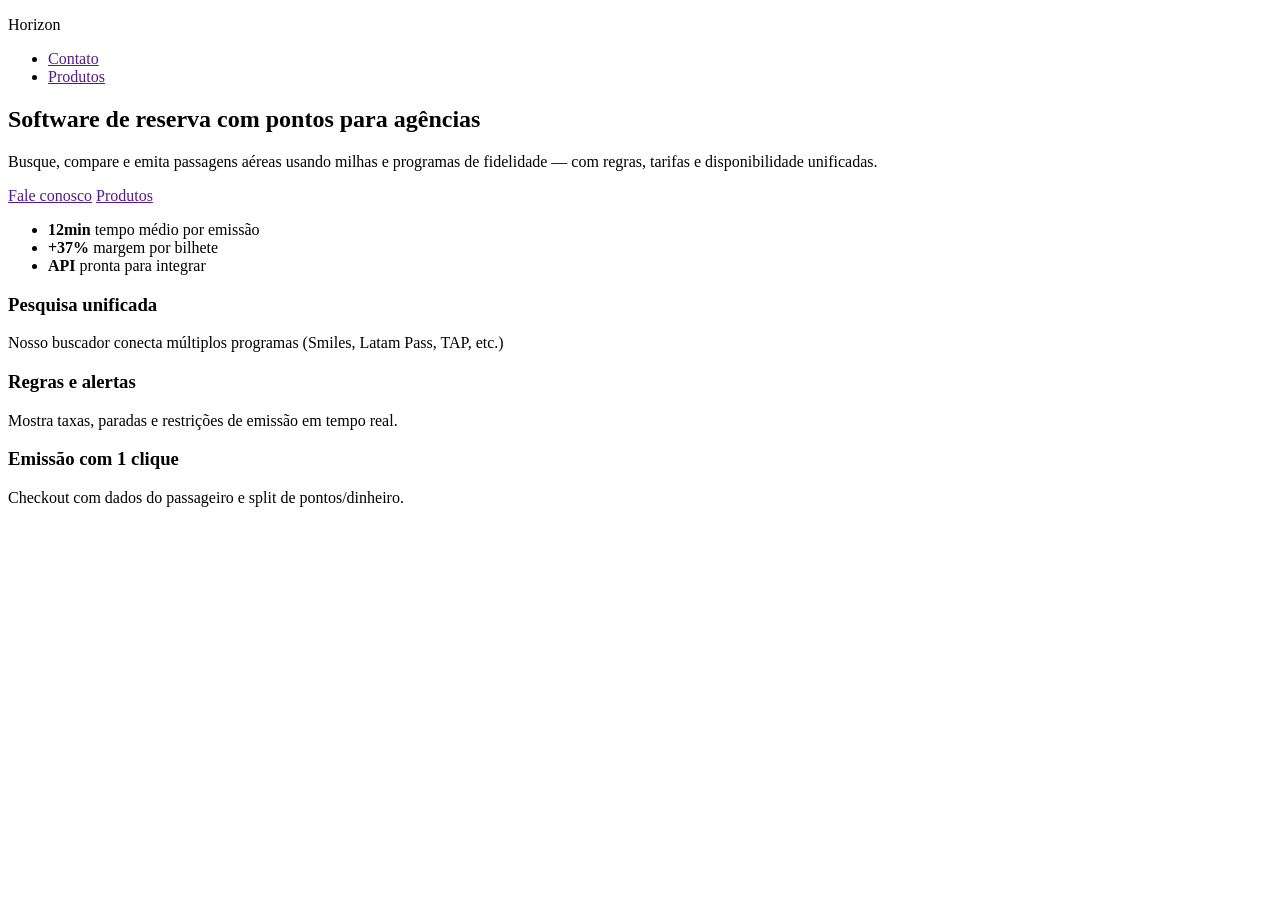
==== index.html @ 1537e025 "Atualização para o trabalho da faculdade" ====
<!DOCTYPE html>
<html lang="en">
<head>
    <meta charset="UTF-8">
    <meta name="viewport" content="width=device-width, initial-scale=1.0">
    <title>Horizon</title>
</head>
<body>

    <Header> <!--Parte superior do site, contendo nome e butões que irão redirecionar a outro site-->
        <p>Horizon</p>
        <nav>
            <ul>
                <li><a href="">Contato</a></li>
                <li><a href="">Produtos</a></li>
            </ul>
        </nav>
    </Header>

    <main>
        <section> <!--Primeira sessão do site-->

            <h1>Software de reserva com pontos para agências</h1>
            <p>Busque, compare e emita passagens aéreas usando milhas e programas de fidelidade — com regras, tarifas e disponibilidade unificadas.</p>
            <div>
                <a href="">Fale conosco</a>
                <a href="">Produtos</a>
            </div>

            <div>
                <ul>
                    <li><strong>12min </strong>tempo médio por emissão</li>
                    <li><strong>+37% </strong>margem por bilhete</li>
                    <li><strong>API </strong>pronta para integrar</li>
                </ul>
            </div>
            
            <div><!--essa div deve ficar na parte esquerda da sessão-->
                <article>
                    <h3>Pesquisa unificada</h3>
                    <p>Nosso buscador conecta múltiplos programas (Smiles, Latam Pass, TAP, etc.)</p>
                </article>

                <article>
                    <h3>Regras e alertas</h3>
                    <p>Mostra taxas, paradas e restrições de emissão em tempo real.</p>
                </article>

                <article>
                    <h3>Emissão com 1 clique</h3>
                    <p>Checkout com dados do passageiro e split de pontos/dinheiro.</p>
                </article>
            </div>

        </section>



    </main>

</body>
</html>
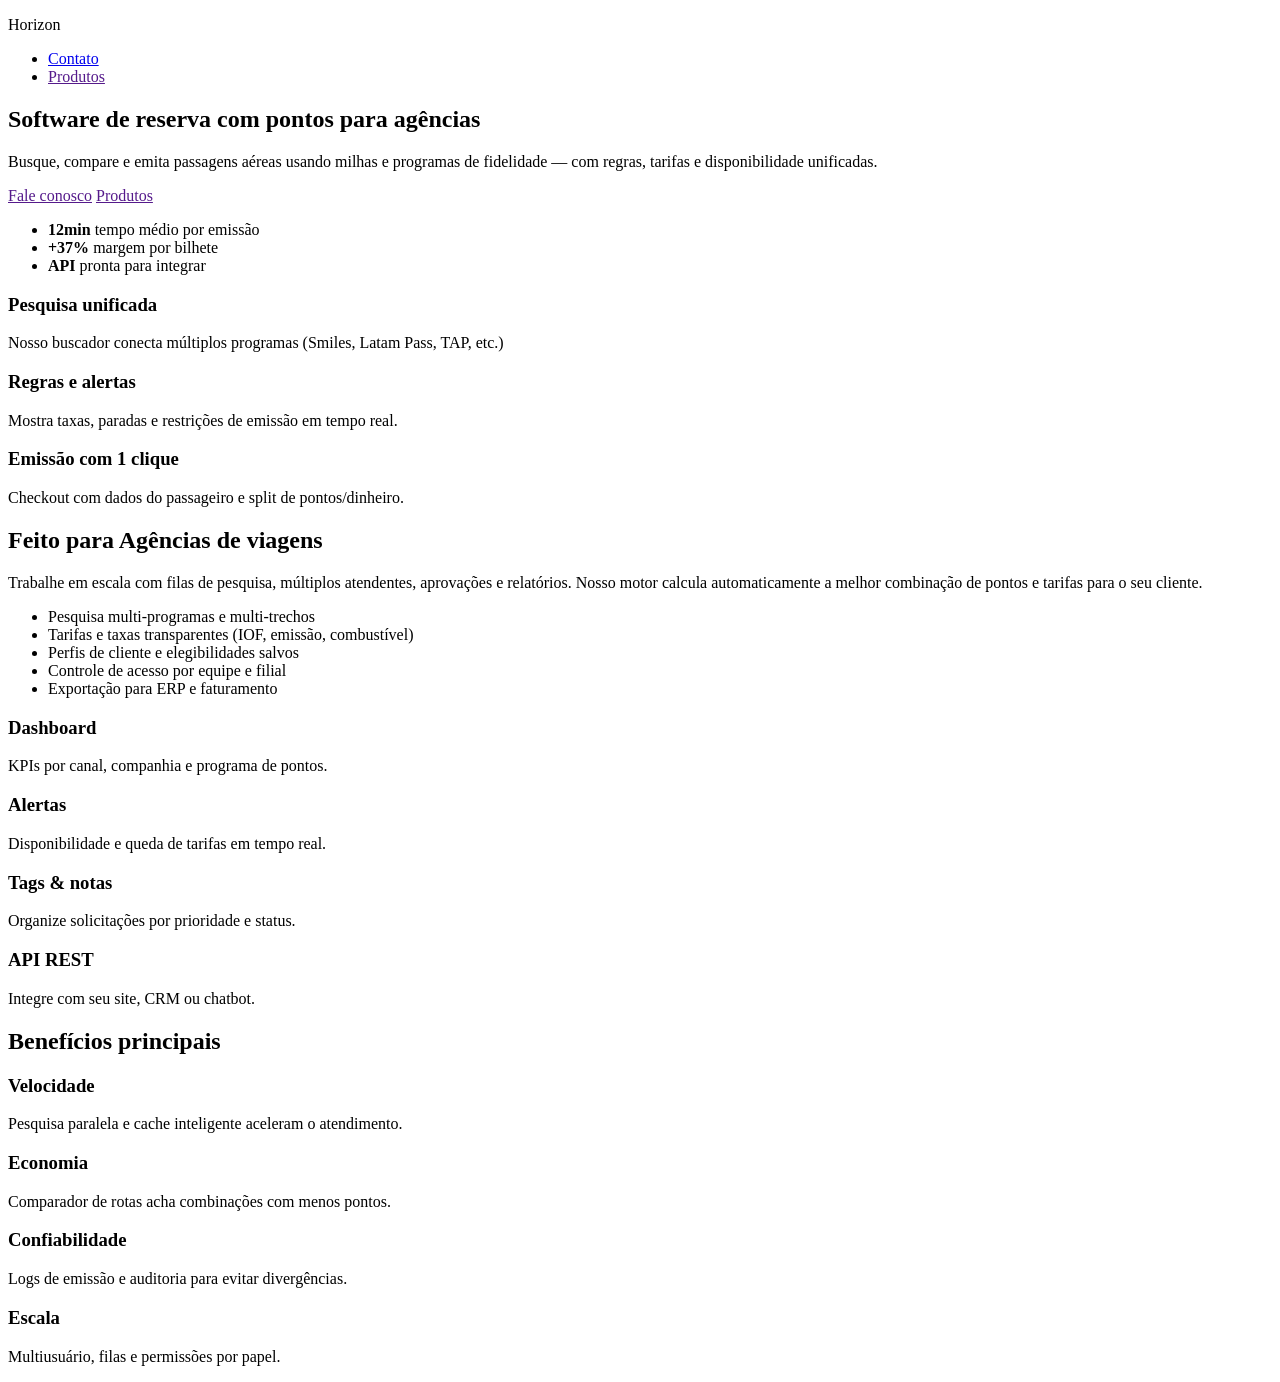
==== commit 4756295a: "Adicionada segunda e terceira sessão do site" ====
--- a/index.html
+++ b/index.html
@@ -11,7 +11,7 @@
         <p>Horizon</p>
         <nav>
             <ul>
-                <li><a href="">Contato</a></li>
+                <li><a href="pages/contatos.html">Contato</a></li>
                 <li><a href="">Produtos</a></li>
             </ul>
         </nav>
@@ -20,22 +20,24 @@
     <main>
         <section> <!--Primeira sessão do site-->
 
-            <h1>Software de reserva com pontos para agências</h1>
-            <p>Busque, compare e emita passagens aéreas usando milhas e programas de fidelidade — com regras, tarifas e disponibilidade unificadas.</p>
             <div>
-                <a href="">Fale conosco</a>
-                <a href="">Produtos</a>
-            </div>
+                <h1>Software de reserva com pontos para agências</h1>
+                <p>Busque, compare e emita passagens aéreas usando milhas e programas de fidelidade — com regras, tarifas e disponibilidade unificadas.</p>
+                <div>
+                    <a href="">Fale conosco</a>
+                    <a href="">Produtos</a>
+                </div>
 
-            <div>
-                <ul>
-                    <li><strong>12min </strong>tempo médio por emissão</li>
-                    <li><strong>+37% </strong>margem por bilhete</li>
-                    <li><strong>API </strong>pronta para integrar</li>
-                </ul>
+                <div>
+                    <ul>
+                        <li><strong>12min </strong>tempo médio por emissão</li>
+                        <li><strong>+37% </strong>margem por bilhete</li>
+                        <li><strong>API </strong>pronta para integrar</li>
+                    </ul>
+                </div>
             </div>
             
-            <div><!--essa div deve ficar na parte esquerda da sessão-->
+            <div><!--Parte esquerda da primeira sessão-->
                 <article>
                     <h3>Pesquisa unificada</h3>
                     <p>Nosso buscador conecta múltiplos programas (Smiles, Latam Pass, TAP, etc.)</p>
@@ -54,6 +56,79 @@
 
         </section>
 
+        <section> <!--Segunda sessão do site-->
+
+            <div>
+                <h2>Feito para Agências de viagens</h2>
+                <p>Trabalhe em escala com filas de pesquisa, múltiplos atendentes, aprovações e relatórios. Nosso motor calcula automaticamente a melhor combinação de pontos e tarifas para o seu cliente.</p>
+                <ul>
+                    <li>Pesquisa multi-programas e multi-trechos</li>
+                    <li>Tarifas e taxas transparentes (IOF, emissão, combustível)</li>
+                    <li>Perfis de cliente e elegibilidades salvos</li>
+                    <li>Controle de acesso por equipe e filial</li>
+                    <li>Exportação para ERP e faturamento</li>
+                </ul>
+            </div>
+
+            <div> <!--Parte esquerda da segunda sessão-->
+                <article>
+                    <h3>Dashboard</h3>
+                    <p>KPIs por canal, companhia e programa de pontos.</p>
+                </article>
+
+                <article>
+                    <h3>Alertas</h3>
+                    <p>Disponibilidade e queda de tarifas em tempo real.</p>
+                </article>
+
+                <article>
+                    <h3>Tags & notas</h3>
+                    <p>Organize solicitações por prioridade e status.</p>
+                </article>
+
+                <article>
+                    <h3>API REST</h3>
+                    <p>Integre com seu site, CRM ou chatbot.</p>
+                </article>
+
+            </div>
+
+        </section>
+
+        <section> <!--Terceira sessão do site-->
+            <h2>Benefícios principais</h2>
+            
+                <article>
+                    <h3>Velocidade</h3>
+                    <p>Pesquisa paralela e cache inteligente aceleram o atendimento.</p>
+                </article>
+
+                <article>
+                    <h3>Economia</h3>
+                    <p>Comparador de rotas acha combinações com menos pontos.</p>
+                </article>
+                
+                <article>
+                    <h3>Confiabilidade</h3>
+                    <p>Logs de emissão e auditoria para evitar divergências.</p>
+                </article>
+                
+                <article>
+                    <h3>Escala</h3>
+                    <p>Multiusuário, filas e permissões por papel.</p>
+                </article>
+
+        </section>
+
+        <section> <!--Quarta sessão do site-->
+
+
+        </section>
+
+        <footer>
+            
+        </footer>
+
 
 
     </main>
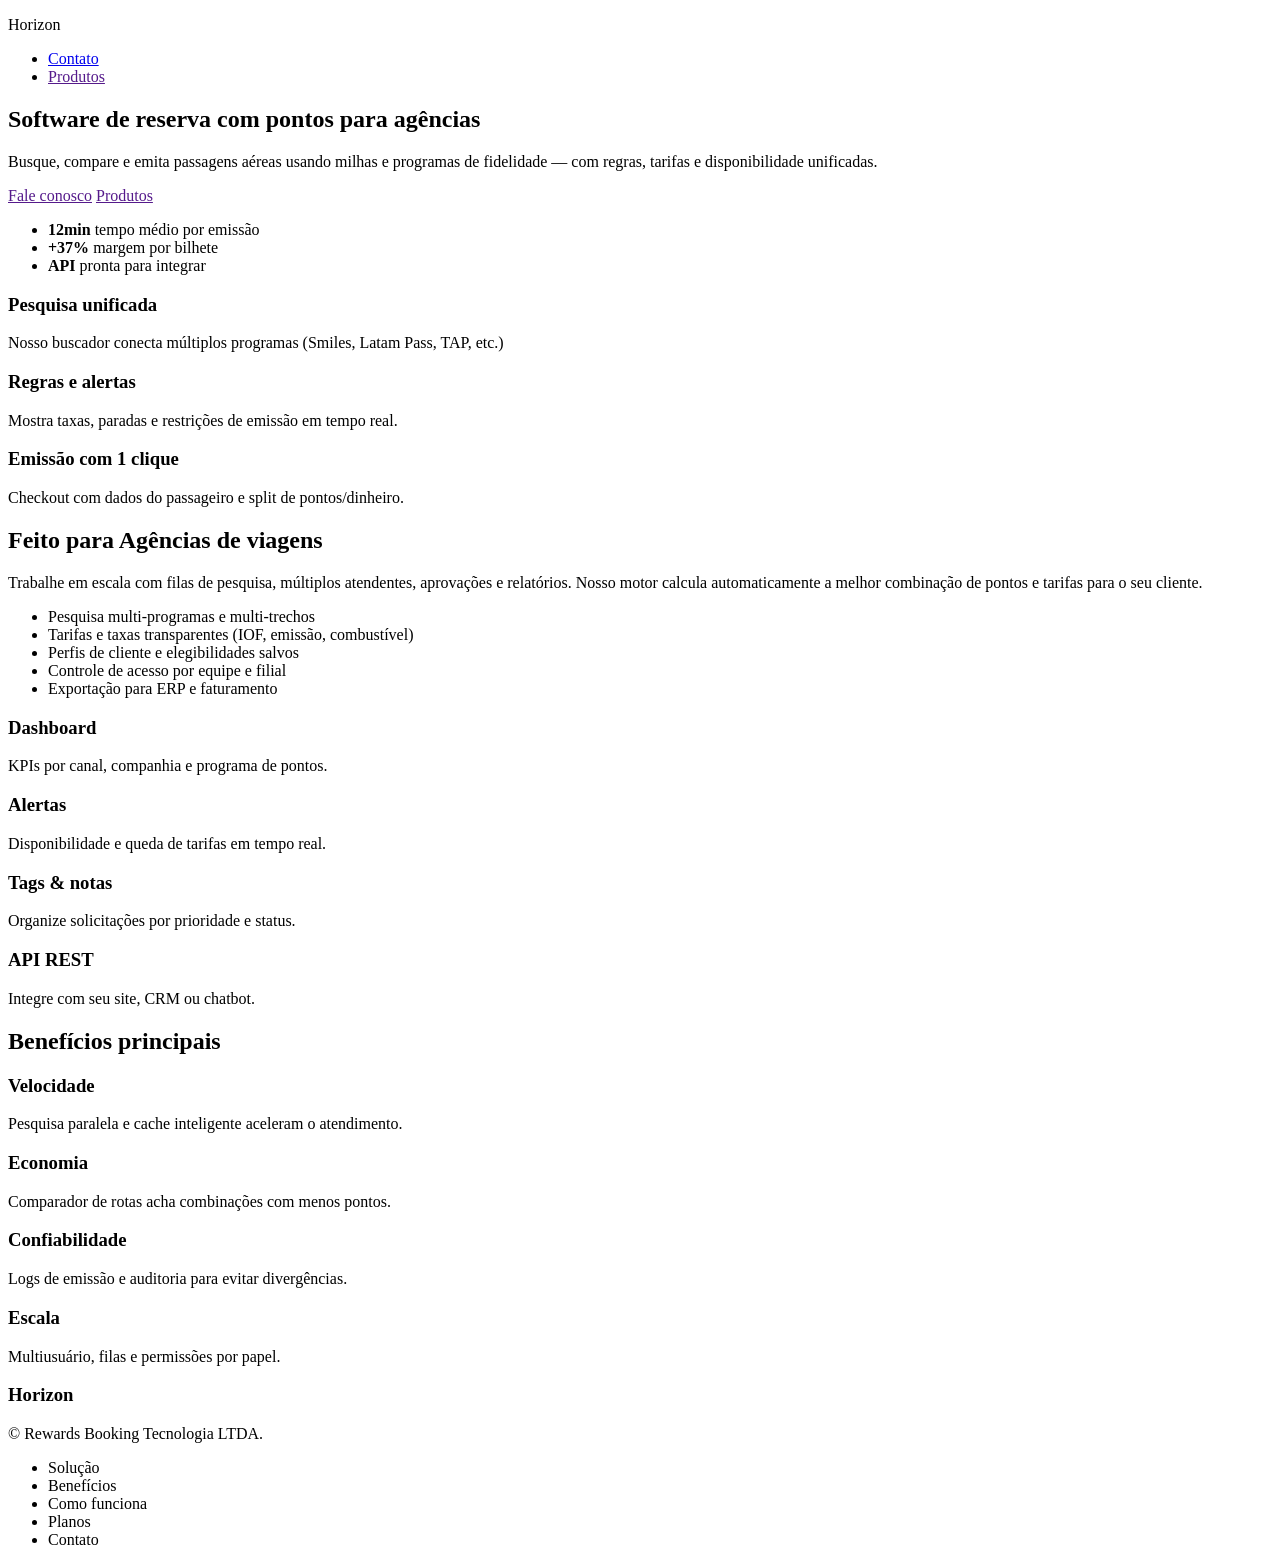
==== commit f2848dbd: "Adicionado footer" ====
--- a/index.html
+++ b/index.html
@@ -126,7 +126,22 @@
         </section>
 
         <footer>
-            
+
+            <div>
+                <h3>Horizon</h3>
+                <p>© Rewards Booking Tecnologia LTDA. </p>
+            </div>
+
+            <div>
+                <ul>
+                    <li>Solução</li>
+                    <li>Benefícios</li>
+                    <li>Como funciona</li>
+                    <li>Planos</li>
+                    <li>Contato</li>
+                </ul>
+            </div>
+
         </footer>
 
 
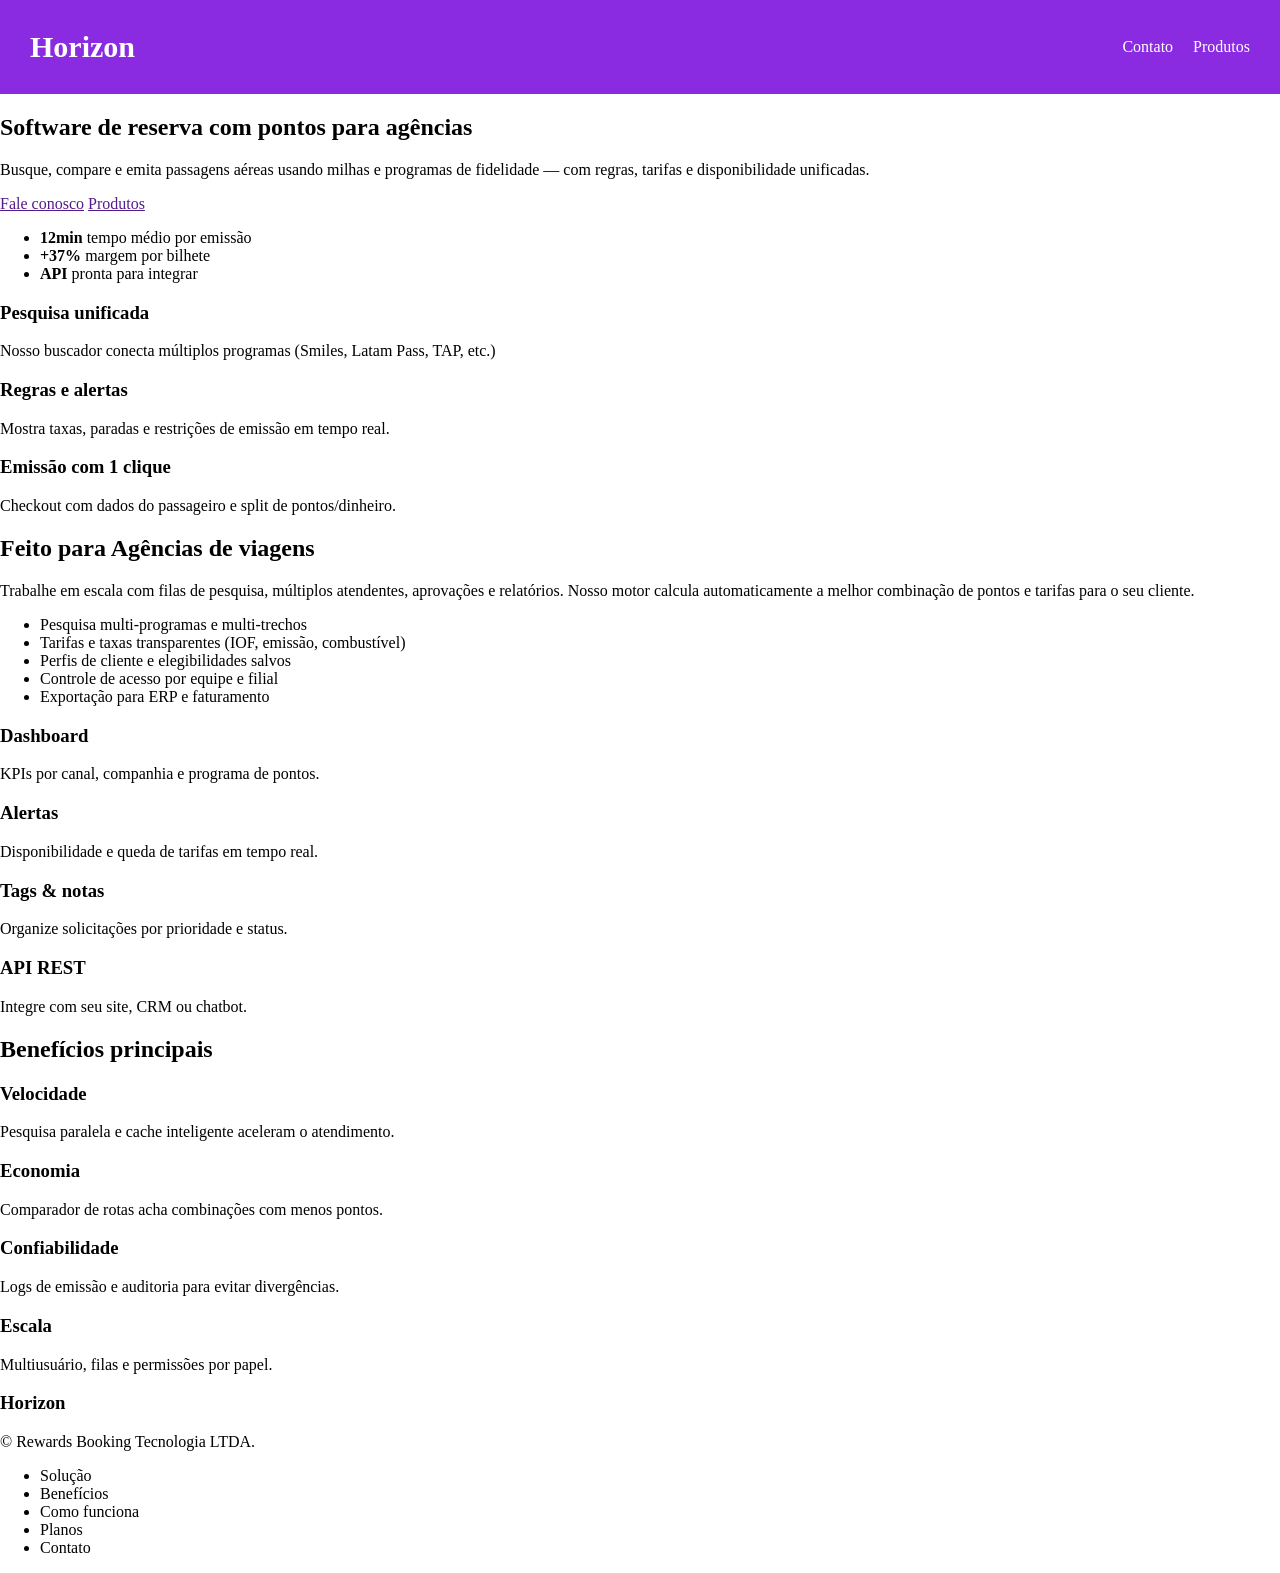
==== commit e963ed00: "adicionado Css" ====
--- a/index.html
+++ b/index.html
@@ -4,6 +4,7 @@
     <meta charset="UTF-8">
     <meta name="viewport" content="width=device-width, initial-scale=1.0">
     <title>Horizon</title>
+    <link rel="stylesheet" href="src/css/style.css">
 </head>
 <body>
 
@@ -20,7 +21,7 @@
     <main>
         <section> <!--Primeira sessão do site-->
 
-            <div>
+            <div> <!--Parte esquerda da primeira sessão-->
                 <h1>Software de reserva com pontos para agências</h1>
                 <p>Busque, compare e emita passagens aéreas usando milhas e programas de fidelidade — com regras, tarifas e disponibilidade unificadas.</p>
                 <div>
@@ -37,7 +38,7 @@
                 </div>
             </div>
             
-            <div><!--Parte esquerda da primeira sessão-->
+            <div> <!--Parte Direita da primeira sessão-->
                 <article>
                     <h3>Pesquisa unificada</h3>
                     <p>Nosso buscador conecta múltiplos programas (Smiles, Latam Pass, TAP, etc.)</p>
@@ -120,11 +121,6 @@
 
         </section>
 
-        <section> <!--Quarta sessão do site-->
-
-
-        </section>
-
         <footer>
 
             <div>
--- a/src/css/style.css
+++ b/src/css/style.css
@@ -0,0 +1,42 @@
+body {
+    margin: 0;
+}
+
+header {
+    background-color: blueviolet;
+    color: white; /* Muda o texto para branco */
+    display: flex; /* deixa os itens dispostos em fila */
+    align-items: center; /*centraliza verticalmente os itens */
+
+
+}
+
+nav {
+margin-left: auto; /* deixa a nav a direita do header */
+margin-right: 30px;
+}
+
+nav ul {
+    list-style-type: none; /* retira bullet points da lista */
+    display: flex; /* deixa os itens dispostos em fila */
+}
+
+nav ul li {
+    margin-left: 20px;
+}
+
+nav ul li a {
+    text-decoration: none; /* retira linha sublihado */
+    color: white; /* Muda o texto para branco */
+    transition: color 0.3s ease; /* faz com que a mudança de cor ocorra gradualmente */
+}
+
+nav ul li a:hover {
+    color: #ff9800; /* Cor de hover */
+}
+
+header p {
+    margin-left: 30px;
+    font-size: 30px;
+    font-weight: bold;
+}
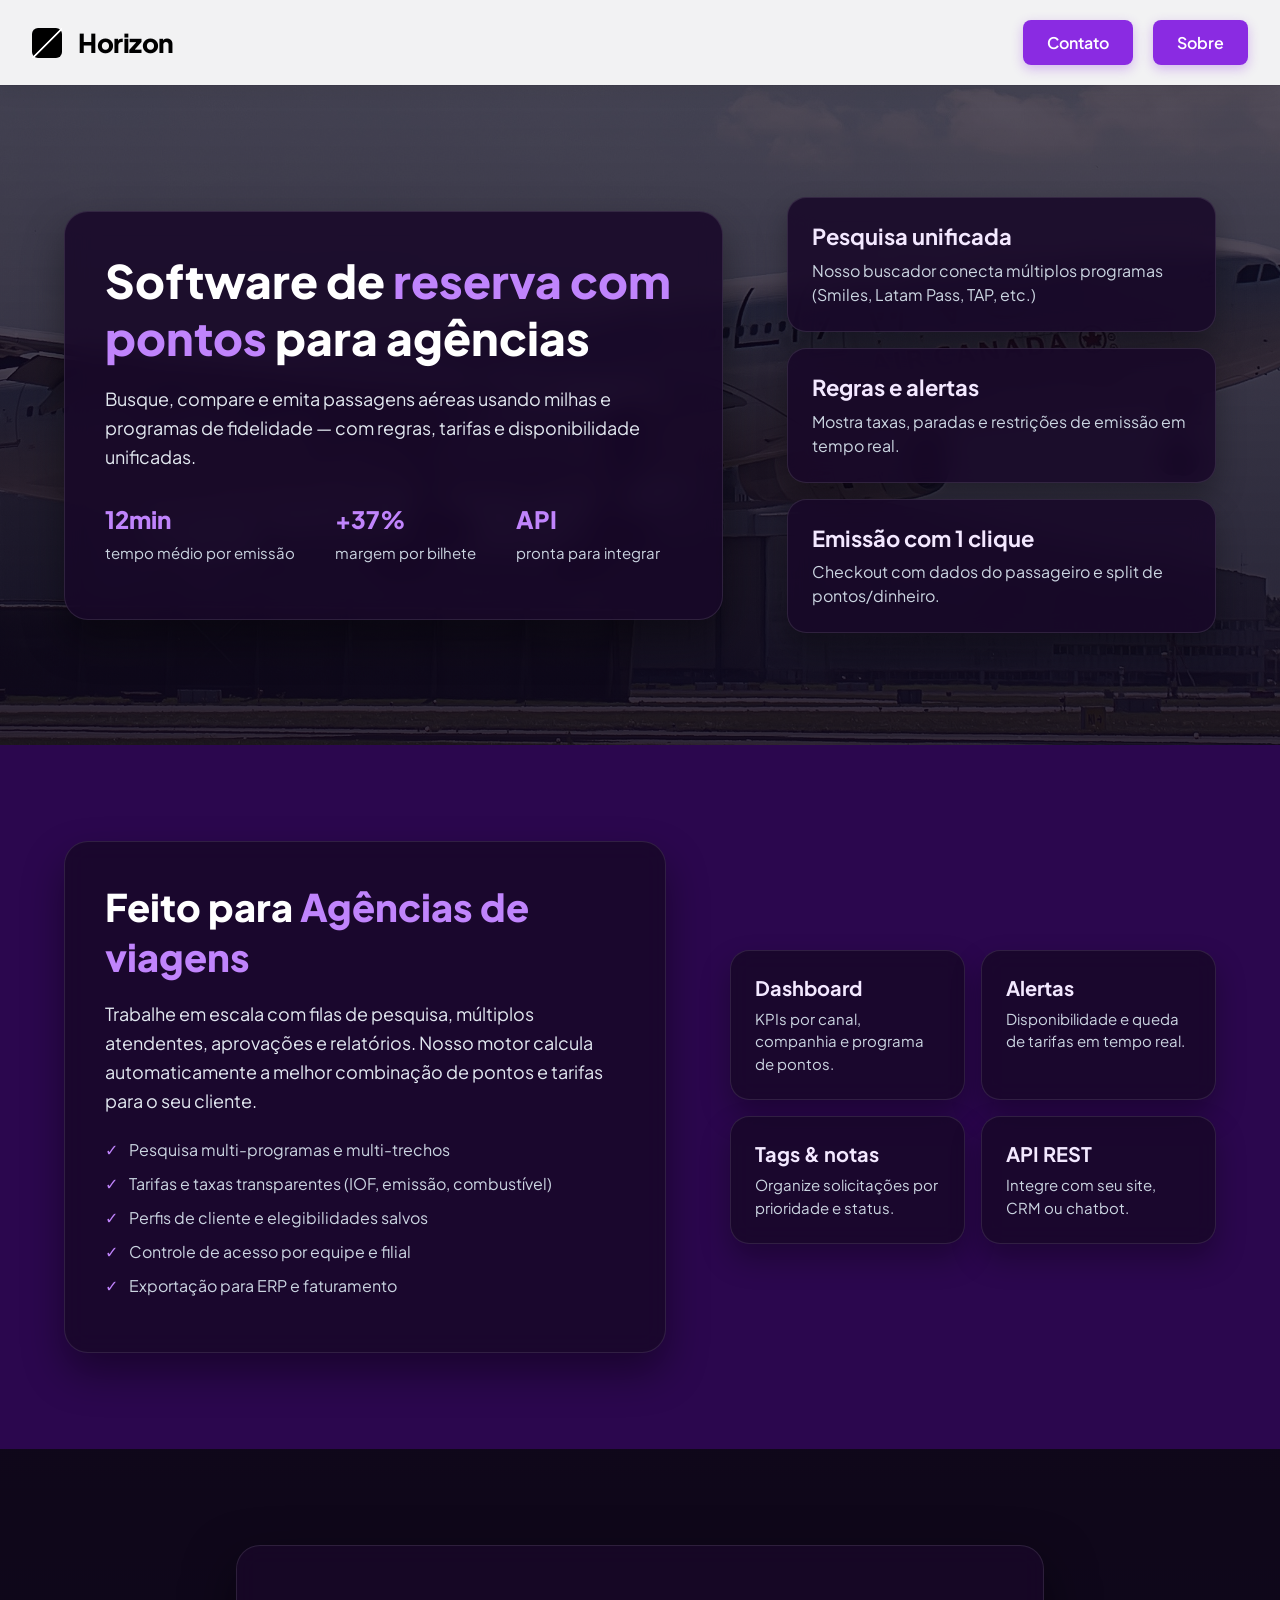
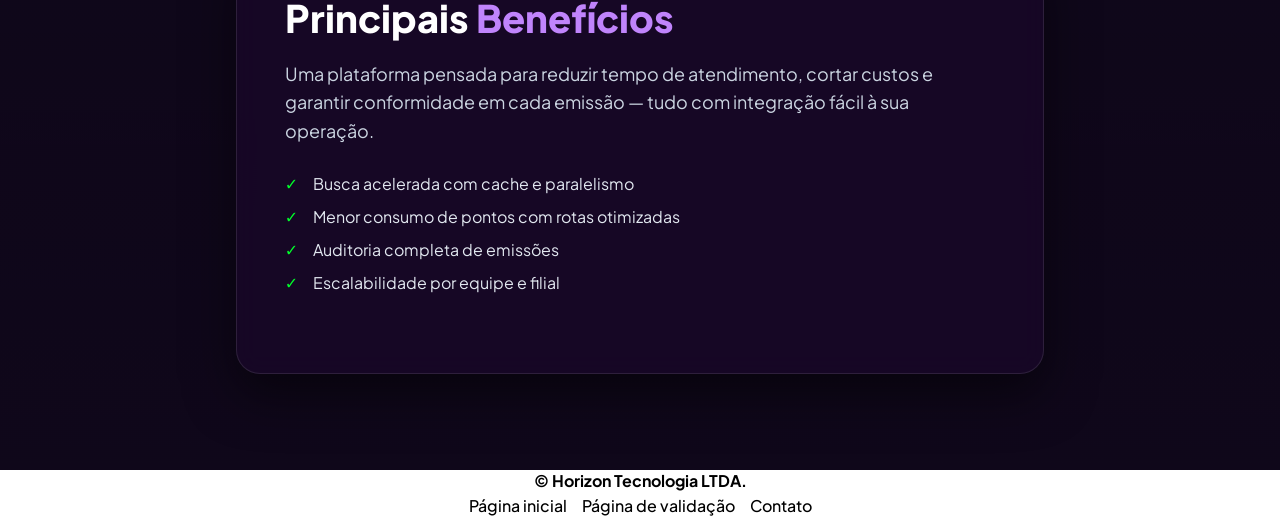
==== commit 04b6300c: "Atualizando arquivos do projeto" ====
--- a/index.html
+++ b/index.html
@@ -1,36 +1,35 @@
 <!DOCTYPE html>
-<html lang="en">
+<html lang="pt-br">
 <head>
     <meta charset="UTF-8">
     <meta name="viewport" content="width=device-width, initial-scale=1.0">
     <title>Horizon</title>
+    <link rel="preconnect" href="https://fonts.googleapis.com">
+    <link rel="preconnect" href="https://fonts.gstatic.com" crossorigin>
+    <link href="https://fonts.googleapis.com/css2?family=Plus+Jakarta+Sans:ital,wght@0,200..800;1,200..800&display=swap" rel="stylesheet">
     <link rel="stylesheet" href="src/css/style.css">
 </head>
 <body>
 
-    <Header> <!--Parte superior do site, contendo nome e butões que irão redirecionar a outro site-->
+    <header> <!--Parte superior do site, contendo nome e butões que irão redirecionar a outro site-->
+        <div class="logo"></div> <!--Div que vai virar logo -->
         <p>Horizon</p>
         <nav>
             <ul>
-                <li><a href="pages/contatos.html">Contato</a></li>
-                <li><a href="">Produtos</a></li>
+                <li><a class="btn-demo" href="src/pages/contato.html">Contato</a></li>
+                <li><a class="btn-demo" href="src/pages/sobre.html">Sobre</a></li>
             </ul>
         </nav>
-    </Header>
+    </header>
 
     <main>
-        <section> <!--Primeira sessão do site-->
+        <section class="primeirasessao"> <!--Primeira sessão do site-->
 
-            <div> <!--Parte esquerda da primeira sessão-->
-                <h1>Software de reserva com pontos para agências</h1>
+            <div class="left"> <!--Parte esquerda da primeira sessão-->
+                <h1>Software de <span id="textoroxo">reserva com pontos</span> para agências</h1>
                 <p>Busque, compare e emita passagens aéreas usando milhas e programas de fidelidade — com regras, tarifas e disponibilidade unificadas.</p>
                 <div>
-                    <a href="">Fale conosco</a>
-                    <a href="">Produtos</a>
-                </div>
-
-                <div>
-                    <ul>
+                    <ul class="beneficios">
                         <li><strong>12min </strong>tempo médio por emissão</li>
                         <li><strong>+37% </strong>margem por bilhete</li>
                         <li><strong>API </strong>pronta para integrar</li>
@@ -38,7 +37,7 @@
                 </div>
             </div>
             
-            <div> <!--Parte Direita da primeira sessão-->
+            <div class="right"> <!--Parte Direita da primeira sessão-->
                 <article>
                     <h3>Pesquisa unificada</h3>
                     <p>Nosso buscador conecta múltiplos programas (Smiles, Latam Pass, TAP, etc.)</p>
@@ -57,10 +56,10 @@
 
         </section>
 
-        <section> <!--Segunda sessão do site-->
+        <section class="segundasessao"> <!--Segunda sessão do site-->
 
-            <div>
-                <h2>Feito para Agências de viagens</h2>
+            <div class="left">  <!--Parte esquerda da segunda sessão-->
+                <h2>Feito para <span id="textoroxo">Agências de viagens</span></h2>
                 <p>Trabalhe em escala com filas de pesquisa, múltiplos atendentes, aprovações e relatórios. Nosso motor calcula automaticamente a melhor combinação de pontos e tarifas para o seu cliente.</p>
                 <ul>
                     <li>Pesquisa multi-programas e multi-trechos</li>
@@ -71,7 +70,7 @@
                 </ul>
             </div>
 
-            <div> <!--Parte esquerda da segunda sessão-->
+            <div class="right"> <!--Parte direita da segunda sessão-->
                 <article>
                     <h3>Dashboard</h3>
                     <p>KPIs por canal, companhia e programa de pontos.</p>
@@ -96,53 +95,37 @@
 
         </section>
 
-        <section> <!--Terceira sessão do site-->
-            <h2>Benefícios principais</h2>
-            
-                <article>
-                    <h3>Velocidade</h3>
-                    <p>Pesquisa paralela e cache inteligente aceleram o atendimento.</p>
-                </article>
+    <section class="terceirasessao"> <!--Terceira sessão do site - atualizada-->
 
-                <article>
-                    <h3>Economia</h3>
-                    <p>Comparador de rotas acha combinações com menos pontos.</p>
-                </article>
-                
-                <article>
-                    <h3>Confiabilidade</h3>
-                    <p>Logs de emissão e auditoria para evitar divergências.</p>
-                </article>
-                
-                <article>
-                    <h3>Escala</h3>
-                    <p>Multiusuário, filas e permissões por papel.</p>
-                </article>
-
-        </section>
-
-        <footer>
-
-            <div>
-                <h3>Horizon</h3>
-                <p>© Rewards Booking Tecnologia LTDA. </p>
-            </div>
-
-            <div>
-                <ul>
-                    <li>Solução</li>
-                    <li>Benefícios</li>
-                    <li>Como funciona</li>
-                    <li>Planos</li>
-                    <li>Contato</li>
-                </ul>
-            </div>
-
-        </footer>
-
-
-
+        <div class="centro">  <!--Parte esquerda da terceira sessão-->
+            <h2>Principais <span id="textoroxo">Benefícios</span></h2>
+            <p>Uma plataforma pensada para reduzir tempo de atendimento, cortar custos e garantir conformidade em cada emissão — tudo com integração fácil à sua operação.</p>
+            <ul>
+                <li>Busca acelerada com cache e paralelismo</li>
+                <li>Menor consumo de pontos com rotas otimizadas</li>
+                <li>Auditoria completa de emissões</li>
+                <li>Escalabilidade por equipe e filial</li>
+            </ul>
+        </div>
+        
+    </section>
     </main>
 
+    <!-- Início do rodapé -->
+    <footer class="footer">
+      <!-- Contém todo o conteúdo do rodapé -->
+      <div class="footer-container">
+        <!-- Texto com o nome da empresa e direitos autorais -->
+        <p><strong>© Horizon Tecnologia LTDA.</strong></p>
+        <!-- Lista com os links do rodapé -->
+        <ul class="footer-links">
+          <li><a href="index.html">Página inicial</a></li>        <!-- Link para a página "Página inicial" -->
+          <li><a href="src/pages/validacao.html">Página de validação</a></li>     <!-- Link para a página "Validação" -->
+          <li><a href="src/pages/contato.html">Contato</a></li>                   <!-- Link para a página "Contato" -->
+        </ul>
+      </div>
+      <!-- Fim do container -->
+    </footer>
+    <!-- Fim do rodapé -->
 </body>
 </html>
--- a/src/css/style.css
+++ b/src/css/style.css
@@ -1,42 +1,462 @@
-body {
-    margin: 0;
-}
-
-header {
-    background-color: blueviolet;
-    color: white; /* Muda o texto para branco */
-    display: flex; /* deixa os itens dispostos em fila */
-    align-items: center; /*centraliza verticalmente os itens */
-
-
-}
-
-nav {
-margin-left: auto; /* deixa a nav a direita do header */
-margin-right: 30px;
-}
-
-nav ul {
-    list-style-type: none; /* retira bullet points da lista */
-    display: flex; /* deixa os itens dispostos em fila */
-}
-
-nav ul li {
-    margin-left: 20px;
-}
-
-nav ul li a {
-    text-decoration: none; /* retira linha sublihado */
-    color: white; /* Muda o texto para branco */
-    transition: color 0.3s ease; /* faz com que a mudança de cor ocorra gradualmente */
-}
-
-nav ul li a:hover {
-    color: #ff9800; /* Cor de hover */
-}
-
-header p {
-    margin-left: 30px;
-    font-size: 30px;
-    font-weight: bold;
+
+body {
+    margin: 0;
+    background-color: #0f071a;
+    font-family: 'Plus Jakarta Sans', system-ui, -apple-system, BlinkMacSystemFont, 'Segoe UI', Roboto, Oxygen, Ubuntu, Cantarell, 'Open Sans', 'Helvetica Neue', sans-serif;
+    color: #ffffff;
+}
+
+header {
+    background-color: rgba(255, 255, 255, 0.95);
+    color: black;
+    display: flex;
+    align-items: center;
+    backdrop-filter: blur(8px);
+    box-shadow: 0 4px 20px rgba(0, 0, 0, 0.1);
+}
+
+.logo {
+    width: 30px;
+    height: 30px;
+    background-color: black;
+    position: relative;
+    margin-left: 2rem;
+    margin-right: 1rem;
+    border-radius: 6px;
+}
+
+.logo::before {  /* Logo feita com IA */
+    content: "";
+    position: absolute;
+    top: 0;
+    left: 0;
+    width: 100%;
+    height: 100%;
+    background: linear-gradient(to bottom right, transparent 48%, white 50%, white 52%, transparent 54%);
+}
+
+nav {
+    margin-right: 2rem;
+    margin-left: auto;
+}
+
+nav ul {
+    list-style-type: none;
+    display: flex;
+}
+
+nav ul li {
+    margin-left: 20px;
+}
+
+nav ul li a {
+    text-decoration: none;
+}
+
+nav ul li a:hover {
+    color: rgb(162, 0, 255);
+}
+
+header p {
+    margin-left: 0rem;
+    font-size: 26px;
+    font-weight: 800;
+    letter-spacing: -0.5px;
+}
+
+/* --- Responsivo: Header --- */
+@media (max-width: 800px) {
+    header {
+        flex-direction: column;
+        padding: 1em;
+    }
+
+    header p {
+        font-size: 22px;
+    }
+
+    nav {
+        margin-left: 0;
+        margin-top: 1em;
+    }
+}
+
+.btn-demo {
+  background-color: blueviolet;
+  color: white !important;
+  font-weight: 600;
+  padding: 12px 24px;
+  border-radius: 8px;
+  border: none;
+  transition: background 0.3s ease, transform 0.2s ease, box-shadow 0.2s ease;
+  box-shadow: 0 4px 12px rgba(138, 43, 226, 0.3);
+  cursor: pointer;
+}
+
+.btn-demo:hover {
+  background-color: rgb(156, 28, 235);
+  transform: translateY(-2px);
+  box-shadow: 0 6px 20px rgba(138, 43, 226, 0.4);
+}
+
+.btn-demo:active {
+  background-color: rgb(136, 19, 194);
+  transform: translateY(0);
+}
+
+main {
+    max-width: 100%;
+    margin: 0 auto;
+}
+
+.primeirasessao {
+    background-image: linear-gradient(rgba(15, 7, 26, 0.7), rgba(15, 7, 26, 0.85)),
+                      url('../images/plane.jpg'); 
+    background-size: cover;
+    background-position: center;
+    padding: 6em 3em;
+    display: grid;
+    grid-template-columns: 1.2fr 0.8fr;
+    gap: 2em;
+    margin: 0;
+    align-items: center;
+}  
+
+.primeirasessao .left {
+    background-color: rgba(24, 8, 40, 0.85);
+    border: 1px solid rgba(255, 255, 255, 0.1);
+    backdrop-filter: blur(12px);
+    border-radius: 1.5em;
+    margin: 1em;
+    padding: 2.5em;
+    box-shadow: 0 20px 40px rgba(0, 0, 0, 0.4);
+}
+
+.primeirasessao .right article {
+    background-color: rgba(24, 8, 40, 0.85);
+    border: 1px solid rgba(255, 255, 255, 0.1);
+    backdrop-filter: blur(12px);
+    border-radius: 1.2em;
+    margin: 1em;
+    padding: 1.5em;
+    box-shadow: 0 15px 30px rgba(0, 0, 0, 0.3);
+    transition: transform 0.3s ease, border-color 0.3s ease;
+}
+
+.primeirasessao .right article:hover {
+    transform: translateY(-4px);
+    border-color: rgba(192, 132, 252, 0.4);
+}
+
+.primeirasessao .left h1 {
+    font-weight: 800;
+    font-size: 46px;
+    color: #ffffff;
+    margin: 0 0 0.4em 0;
+    line-height: 1.25;
+}
+
+#textoroxo {
+    color: #c084fc;
+}
+
+.primeirasessao .left p {
+    font-size: 18px;
+    color: #e2e8f0;
+    line-height: 1.6;
+}
+
+.primeirasessao .right article p {
+    font-size: 16px;
+    color: #cbd5e1;
+    line-height: 1.5;
+    margin: 0;
+}
+
+.primeirasessao .right article h3 {
+    font-size: 22px;
+    font-weight: 700;
+    color: #f3e8ff;
+    margin: 0 0 0.4em 0;
+}
+
+.beneficios {
+    list-style-type: none;
+    display: flex;
+    gap: 2.5em;
+    padding: 0;
+    margin-top: 2em;
+}
+
+.beneficios li {
+    font-size: 15px;
+    color: #cbd5e1;
+    line-height: 1.4;
+}
+
+.beneficios li strong {
+    color: #c084fc;
+    font-size: 24px;
+    display: block;
+    font-weight: 800;
+    margin-bottom: 0.2em;
+}
+
+/* --- Responsivo: Primeira Sessão --- */
+@media (max-width: 900px) {
+    .primeirasessao {
+        grid-template-columns: 1fr;
+        padding: 4em 1.5em;
+    }
+
+    .primeirasessao .left h1 {
+        font-size: 34px;
+    }
+
+    .beneficios {
+        flex-direction: column;
+        gap: 1.5em;
+    }
+}
+
+.segundasessao {
+    background-color: rgb(43, 7, 78);
+    padding: 5em 3em;
+    display: grid;
+    grid-template-columns: 1.1fr 0.9fr;
+    gap: 2em;
+    margin: 0;
+    align-items: center;
+}  
+
+.segundasessao .left {
+    background-color: rgba(24, 8, 40, 0.85);
+    border: 1px solid rgba(255, 255, 255, 0.1);
+    backdrop-filter: blur(12px);
+    border-radius: 1.5em;
+    margin: 1em;
+    padding: 2.5em;
+    box-shadow: 0 20px 40px rgba(0, 0, 0, 0.4);
+}
+
+.segundasessao .left h2 {
+    font-weight: 800;
+    font-size: 38px;
+    color: #ffffff;
+    margin: 0 0 0.5em 0;
+    line-height: 1.3;
+}
+
+.segundasessao .left p { 
+    font-size: 18px;
+    color: #e2e8f0;
+    line-height: 1.6;
+}
+
+.segundasessao .left ul {
+    list-style-type: none;
+    padding: 0;
+    margin-top: 1.5em;
+}
+
+.segundasessao .left ul li {
+    font-size: 16px;
+    color: #cbd5e1;
+    margin: 0.8em 0;
+    position: relative;
+    padding-left: 1.5em;
+}
+
+.segundasessao .left ul li::before {
+    content: "✓";
+    color: #c084fc;
+    position: absolute;
+    left: 0;
+    font-weight: bold;
+}
+
+.segundasessao .right {
+    display: grid;
+    grid-template-columns: repeat(2, 1fr);
+    gap: 16px;
+    margin: 1em;
+}
+
+.segundasessao .right article {
+    background-color: rgba(24, 8, 40, 0.85);
+    border: 1px solid rgba(255, 255, 255, 0.1);
+    backdrop-filter: blur(12px);
+    border-radius: 1.2em;
+    padding: 1.5em;
+    box-shadow: 0 15px 30px rgba(0, 0, 0, 0.3);
+    transition: transform 0.3s ease, border-color 0.3s ease;
+}
+
+.segundasessao .right article:hover {
+    transform: translateY(-4px);
+    border-color: rgba(192, 132, 252, 0.4);
+}
+
+.segundasessao .right h3 {
+    font-weight: 700;
+    font-size: 20px;
+    color: #f3e8ff;
+    margin: 0 0 0.4em 0;
+}
+
+.segundasessao .right p {
+    font-size: 15px;
+    color: #cbd5e1;
+    line-height: 1.5;
+    margin: 0;
+}
+
+/* --- Responsivo: Segunda Sessão --- */
+@media (max-width: 900px) {
+    .segundasessao {
+        grid-template-columns: 1fr;
+        padding: 4em 1.5em;
+        margin: 0;
+    }
+
+    .segundasessao .right {
+        grid-template-columns: 1fr;
+        gap: 16px;
+    }
+
+    .segundasessao .left h2 {
+         font-size: 30px;
+    }
+}
+
+.terceirasessao { 
+    background-image: linear-gradient(rgba(15, 7, 26, 0.75), rgba(15, 7, 26, 0.9)),
+                      url('../images/call center.jpg'); 
+    background-size: cover;
+    background-position: center;
+    padding: 6em 3em;
+    display: flex; 
+    justify-content: center;
+    align-items: center;
+}
+
+.terceirasessao .centro { 
+    background-color: rgba(24, 8, 40, 0.85); 
+    border: 1px solid rgba(255, 255, 255, 0.1);
+    backdrop-filter: blur(12px);
+    border-radius: 1.5em;
+    width: 60%;
+    max-width: 800px;
+    margin: auto;
+    padding: 3em;
+    box-shadow: 0 20px 50px rgba(0, 0, 0, 0.5);
+}
+
+.terceirasessao .centro h2 { 
+    font-weight: 800;
+    font-size: 38px; 
+    color: #ffffff;
+    margin: 0 0 0.5em 0; 
+}
+
+.terceirasessao .centro p { 
+    font-size: 18px; 
+    color: #cbd5e1;
+    margin-bottom: 1.5em;
+    line-height: 1.6;
+}
+
+.terceirasessao .centro ul {
+    list-style-type: none;
+    padding: 0;
+    margin: 0 0 2em 0; 
+}
+
+.terceirasessao .centro ul li {
+    font-size: 16px;
+    color: #e2e8f0;
+    margin: 12px 0;
+    padding-left: 28px;
+    position: relative;
+}
+
+.terceirasessao .centro ul li::before {
+    content: '✓';
+    position: absolute;
+    left: 0;
+    top: 0;
+    color: #00ff2a;
+    font-weight: bold;
+}
+
+.terceirasessao .centro .btn-demo {
+    margin-top: 0.6em;
+    display: inline-block;
+}
+
+/* --- Responsivo: Terceira Sessão --- */
+@media (max-width: 900px) {
+    .terceirasessao {
+        padding: 4em 1.5em;
+    }
+
+    .terceirasessao .centro {
+        width: 100%;
+        padding: 2em 1.5em;
+    }
+
+    .terceirasessao .centro h2 {
+        font-size: 30px;
+    }
+}
+
+
+/* Estilo principal do rodapé */
+footer {
+  height: 54px;
+  position: relative;
+  background-color: white; /* Cor de fundo roxa */
+  color: rgb(0, 0, 0);             /* Cor de @Horizon Tecnologia LTDA*/
+  text-align: center;           /* Centraliza o texto e os links */
+  padding: 0px 0px;             /* Espaçamento interno (em cima e em baixo) */
+  bottom: 0;                  /* Posiciona o rodapé no fundo */
+  width: 100%;               /* Faz o rodapé ocupar toda a largura da página */
+}
+
+footer p {
+  margin: 0;                  /* Remove a margem padrão do parágrafo */
+}
+
+/* Define o container interno do rodapé */
+.footer-container {
+  max-width: 1200px; /* Define uma largura máxima */
+  margin: 0 auto; /* Centraliza o conteúdo dentro do rodapé */
+}
+
+.footer-container p {
+  height: 10px;
+}
+
+/* Remove a formatação padrão da lista e organiza os links */
+.footer-links {
+  list-style: none;             /* Remove os marcadores da lista */
+  padding: 0;                  /* Remove o espaçamento interno */
+  margin: 15px 0 0 0;          /* Define uma margem superior de 15px */
+  display: flex;             /* Usa o modelo flexbox para organizar os itens */
+  justify-content: center;  /* Centraliza os Links horizontalmente */
+  flex-wrap: wrap;         /* Permite que os links quebrem linha se a tela for pequena*/
+  gap: 15px;               /* Define um espaçamento entre os links */
+}
+
+/* Estiliza os links do rodapé */
+.footer-links a {
+  color: rgb(0, 0, 0);        /* Cor branca para os links Página inicial e Sobre */
+  text-decoration: none;    /* Remove o sublinhado */
+  font-weight: 500;        /* Define uma espessura média da fonte */
+  transition: color 0.3s; /* Cria um efeito de transição suave ao passar o mouse*/
+}
+
+/* Efeito de hover (quando o utilizador passa o mouse sobre o link) */
+.footer-links a:hover {
+  color: blueviolet; /* Cor visível quando o mouse estiver em cima de Solução, Benefícios, como funciona e Contato */
 }
